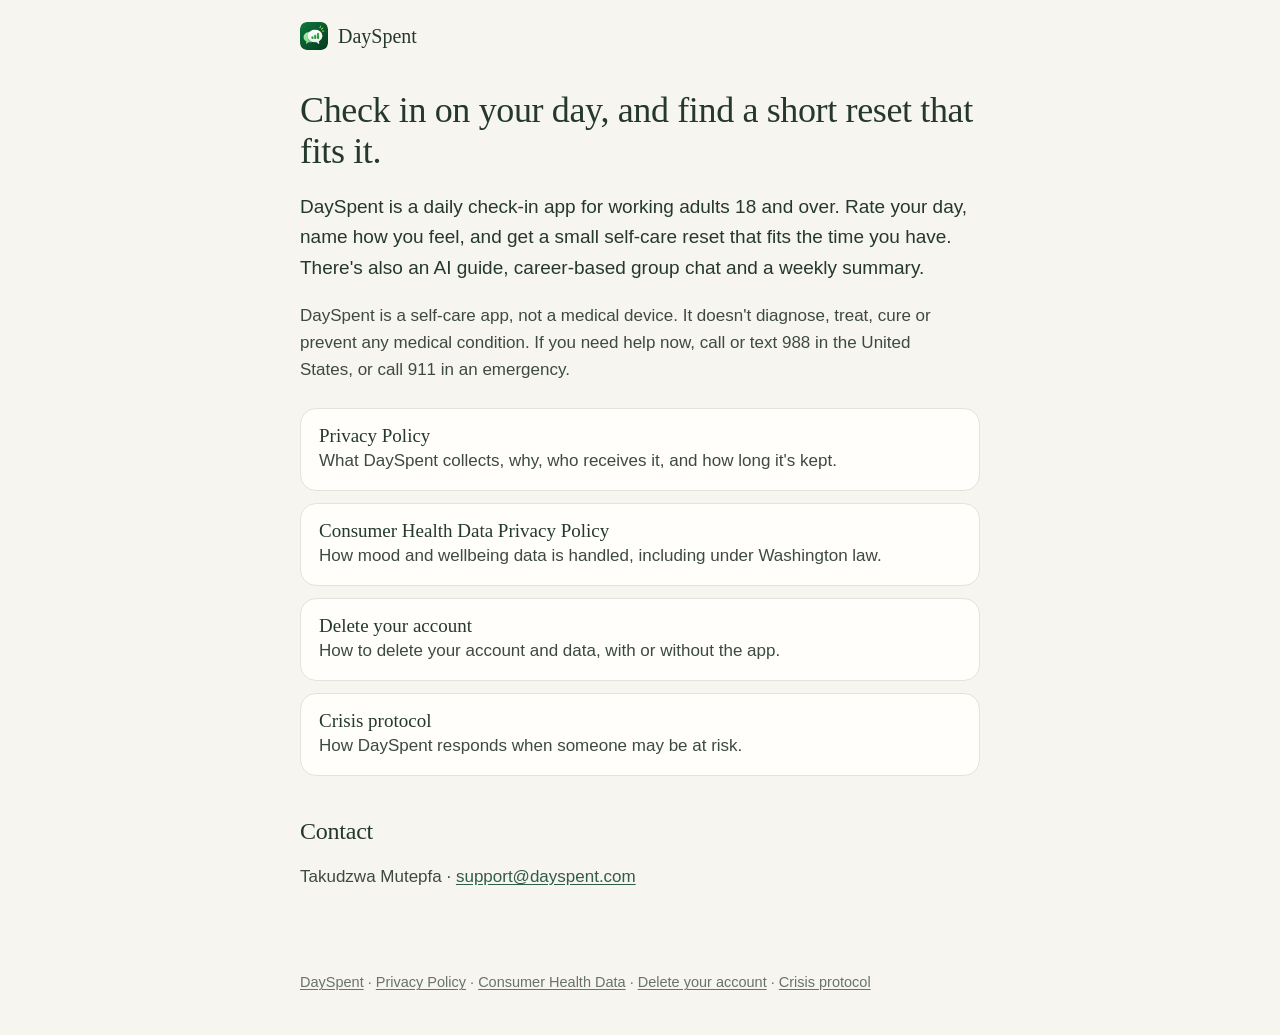
==== index.html @ ae2c8a64 "Publish the DaySpent policy pages Co-Authored-By: Claude Opus 5.5 <noreply@anthropic.com> Claude-Ses" ====
<!doctype html>
<html lang="en">
<head>
<meta charset="utf-8">
<meta name="viewport" content="width=device-width, initial-scale=1">
<title>DaySpent</title>
<meta name="description" content="DaySpent is a daily check-in app for working adults: rate your day, name how you feel, and find a short reset that fits the time you have.">
<link rel="icon" href="favicon.png">
<link rel="stylesheet" href="style.css">
</head>
<body>
<header class="site"><img src="favicon.png" alt=""><a href="./">DaySpent</a></header>
<main>
<h1>Check in on your day, and find a short reset that fits it.</h1>
<p class="lead">DaySpent is a daily check-in app for working adults 18 and over. Rate your day, name how you feel, and get a small self-care reset that fits the time you have. There's also an AI guide, career-based group chat and a weekly summary.</p>
<p>DaySpent is a self-care app, not a medical device. It doesn't diagnose, treat, cure or prevent any medical condition. If you need help now, call or text 988 in the United States, or call 911 in an emergency.</p>

<nav class="pages" aria-label="Policies">
  <a href="privacy.html"><strong>Privacy Policy</strong>What DaySpent collects, why, who receives it, and how long it's kept.</a>
  <a href="health-data-privacy.html"><strong>Consumer Health Data Privacy Policy</strong>How mood and wellbeing data is handled, including under Washington law.</a>
  <a href="delete-account.html"><strong>Delete your account</strong>How to delete your account and data, with or without the app.</a>
  <a href="crisis-protocol.html"><strong>Crisis protocol</strong>How DaySpent responds when someone may be at risk.</a>
</nav>

<h2>Contact</h2>
<p>Takudzwa Mutepfa · <a href="mailto:support@dayspent.com">support@dayspent.com</a></p>
</main>
<footer><a href="./">DaySpent</a> · <a href="privacy.html">Privacy Policy</a> · <a href="health-data-privacy.html">Consumer Health Data</a> · <a href="delete-account.html">Delete your account</a> · <a href="crisis-protocol.html">Crisis protocol</a></footer>
</body>
</html>
---- style.css ----
:root {
  --bg: #F7F5EF; --surface: #FFFEFA; --primary: #315C49; --ink: #24382F;
  --text: #3C4A43; --muted: #68736C; --border: #E3E3D9; --sage: #E5EBDF; --warn: #F6E3DA;
}
@media (prefers-color-scheme: dark) {
  :root {
    --bg: #0F1512; --surface: #18201C; --primary: #7DC29C; --ink: #EEF2EC;
    --text: #CDD5CE; --muted: #A1ACA4; --border: #2B3631; --sage: #20302A; --warn: #3A2A24;
  }
}
* { box-sizing: border-box; }
html { -webkit-text-size-adjust: 100%; }
body {
  margin: 0; background: var(--bg); color: var(--text);
  font: 17px/1.6 Inter, -apple-system, BlinkMacSystemFont, "Segoe UI", Roboto, sans-serif;
}
main { max-width: 720px; margin: 0 auto; padding: 32px 20px 64px; }
header.site { max-width: 720px; margin: 0 auto; padding: 22px 20px 0; display: flex; align-items: center; gap: 10px; }
header.site a { color: var(--ink); text-decoration: none; font: 500 20px Lora, Georgia, serif; }
header.site img { width: 28px; height: 28px; border-radius: 7px; }
h1, h2, h3 { font-family: Lora, Georgia, "Times New Roman", serif; color: var(--ink); font-weight: 500; letter-spacing: -0.01em; }
h1 { font-size: 36px; line-height: 1.15; margin: 8px 0 6px; }
h2 { font-size: 24px; line-height: 1.25; margin: 40px 0 8px; }
h3 { font-size: 19px; margin: 24px 0 4px; }
p, li { max-width: 68ch; }
a { color: var(--primary); text-underline-offset: 2px; }
.updated { color: var(--muted); font-size: 15px; margin: 0 0 24px; }
.lead { font-size: 19px; color: var(--ink); }
.card { background: var(--surface); border: 1px solid var(--border); border-radius: 16px; padding: 18px 20px; margin: 18px 0; }
.card.crisis { background: var(--warn); border-color: transparent; }
.card h2, .card h3 { margin-top: 0; }
table { width: 100%; border-collapse: collapse; margin: 14px 0; font-size: 15.5px; }
th, td { text-align: left; vertical-align: top; padding: 10px 12px; border-bottom: 1px solid var(--border); }
th { color: var(--ink); font-weight: 600; background: var(--sage); }
.table-wrap { overflow-x: auto; border: 1px solid var(--border); border-radius: 12px; }
.table-wrap table { margin: 0; }
ol.steps li { margin-bottom: 8px; }
nav.pages { display: grid; gap: 12px; margin-top: 24px; }
nav.pages a { display: block; background: var(--surface); border: 1px solid var(--border); border-radius: 16px; padding: 16px 18px; text-decoration: none; color: var(--text); }
nav.pages a strong { display: block; font: 500 19px Lora, Georgia, serif; color: var(--ink); }
footer { max-width: 720px; margin: 0 auto; padding: 0 20px 40px; color: var(--muted); font-size: 14.5px; }
footer a { color: var(--muted); }
.todo { background: #FFE9A8; color: #3B2F00; padding: 0 4px; border-radius: 4px; }
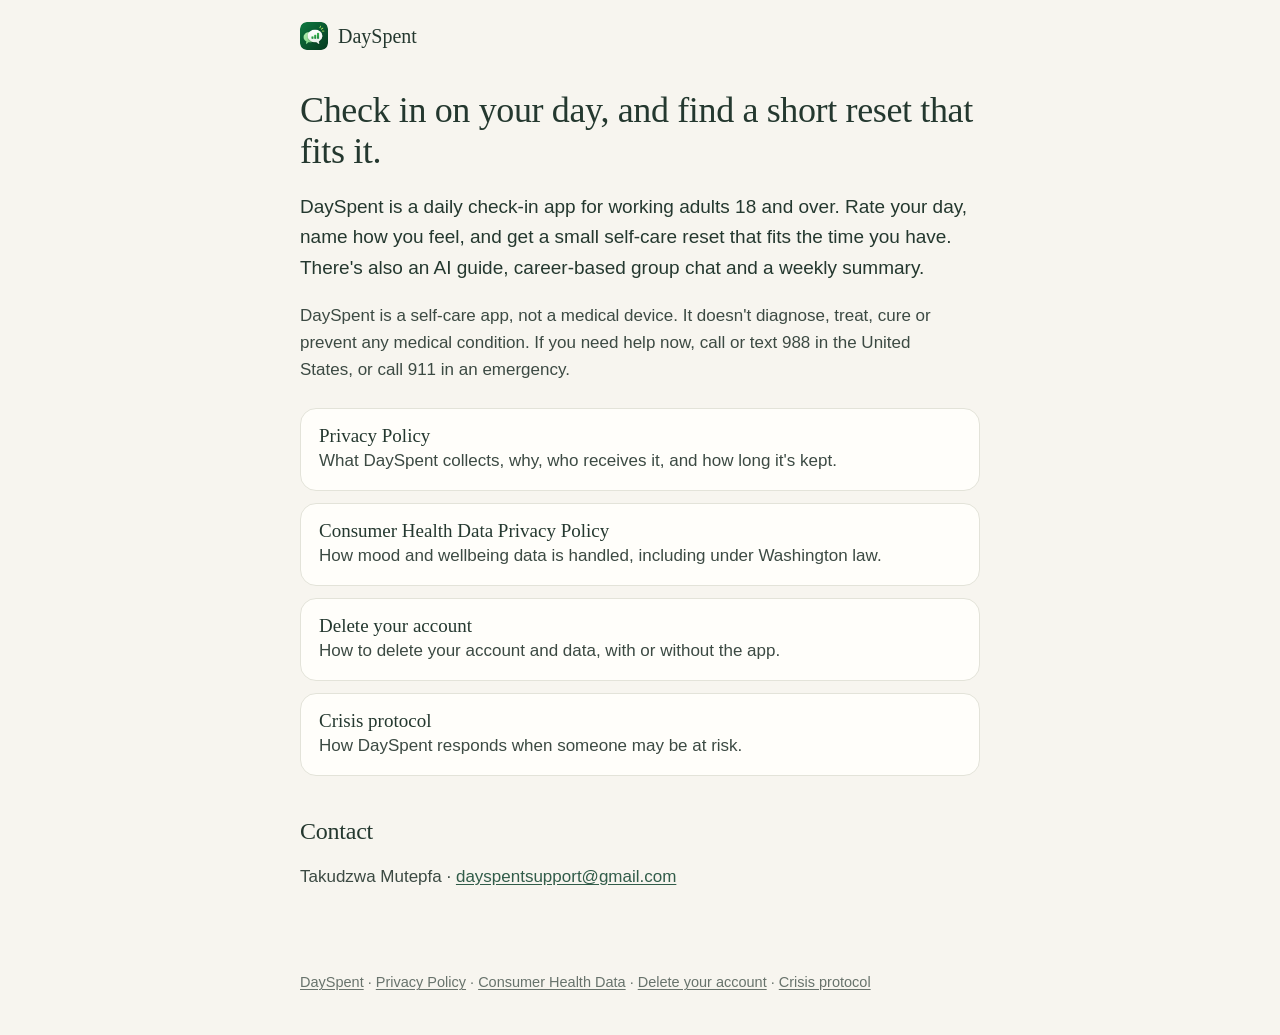
==== commit 5a9614a5: "Use dayspentsupport@gmail.com as the support address Co-Authored-By: Claude Opus 5.5 <noreply@anthro" ====
--- a/index.html
+++ b/index.html
@@ -23,7 +23,7 @@
 </nav>
 
 <h2>Contact</h2>
-<p>Takudzwa Mutepfa · <a href="mailto:support@dayspent.com">support@dayspent.com</a></p>
+<p>Takudzwa Mutepfa · <a href="mailto:dayspentsupport@gmail.com">dayspentsupport@gmail.com</a></p>
 </main>
 <footer><a href="./">DaySpent</a> · <a href="privacy.html">Privacy Policy</a> · <a href="health-data-privacy.html">Consumer Health Data</a> · <a href="delete-account.html">Delete your account</a> · <a href="crisis-protocol.html">Crisis protocol</a></footer>
 </body>
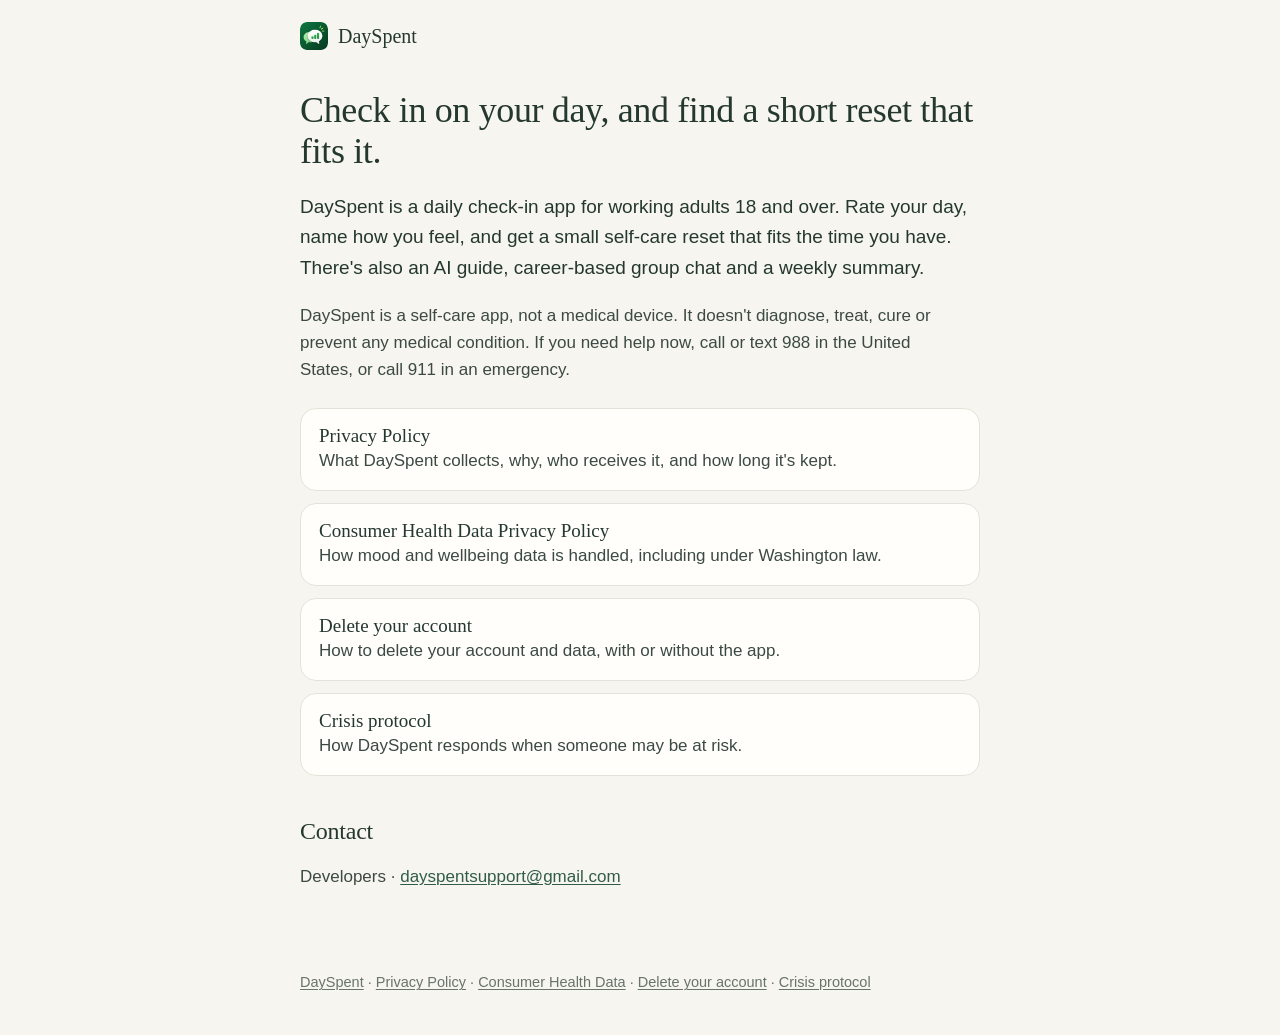
==== commit c505498a: "Update contact information in index.html" ====
--- a/index.html
+++ b/index.html
@@ -23,7 +23,7 @@
 </nav>
 
 <h2>Contact</h2>
-<p>Takudzwa Mutepfa · <a href="mailto:dayspentsupport@gmail.com">dayspentsupport@gmail.com</a></p>
+<p>Developers · <a href="mailto:dayspentsupport@gmail.com">dayspentsupport@gmail.com</a></p>
 </main>
 <footer><a href="./">DaySpent</a> · <a href="privacy.html">Privacy Policy</a> · <a href="health-data-privacy.html">Consumer Health Data</a> · <a href="delete-account.html">Delete your account</a> · <a href="crisis-protocol.html">Crisis protocol</a></footer>
 </body>
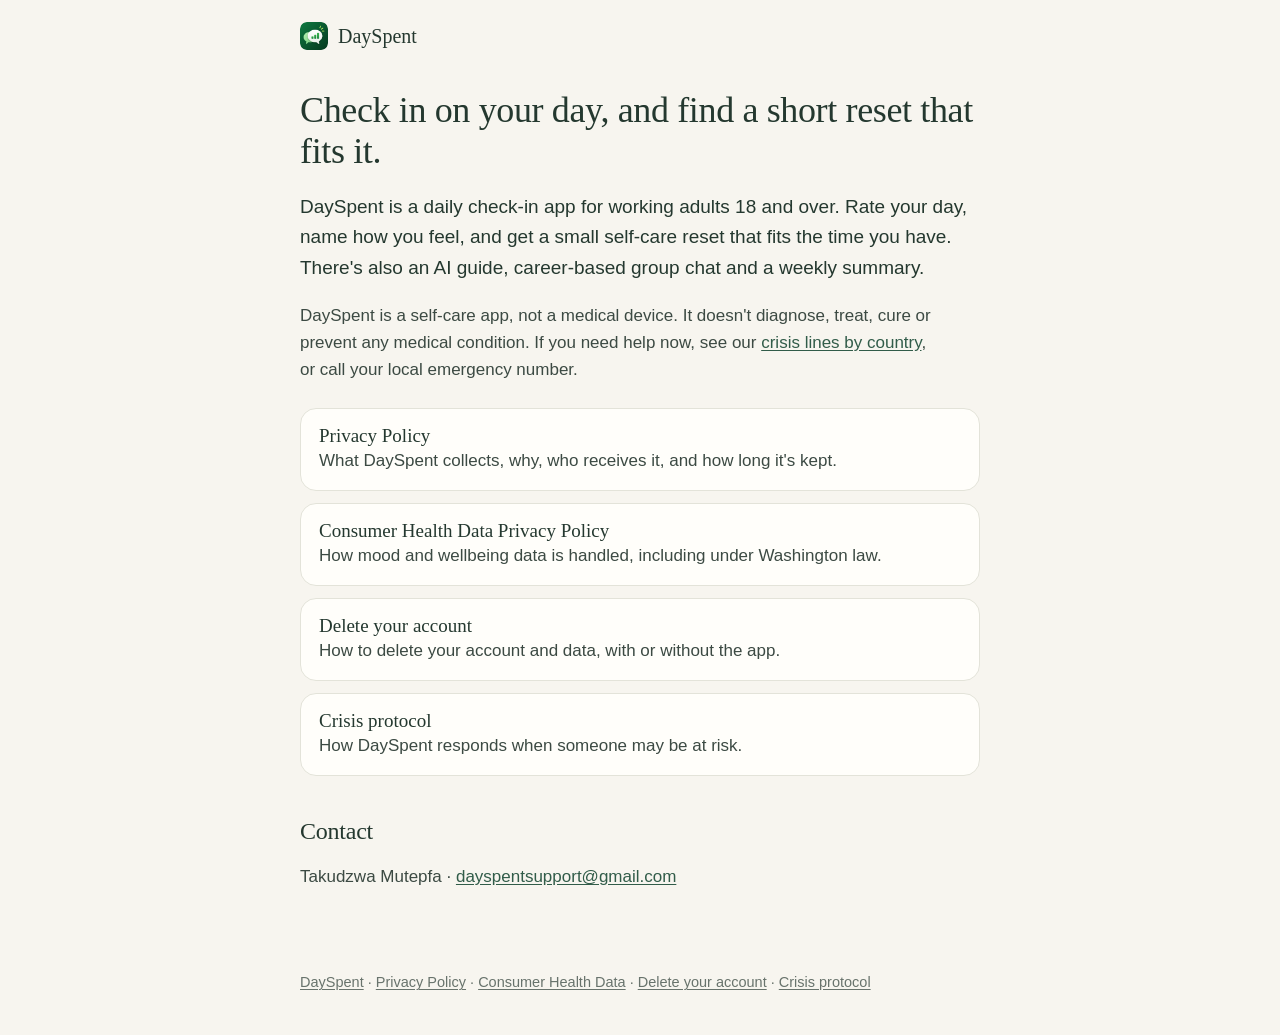
==== commit 6ad423e7: "Crisis lines by country in the crisis protocol and privacy policy Co-Authored-By: Claude Opus 5.5 <n" ====
--- a/index.html
+++ b/index.html
@@ -13,7 +13,7 @@
 <main>
 <h1>Check in on your day, and find a short reset that fits it.</h1>
 <p class="lead">DaySpent is a daily check-in app for working adults 18 and over. Rate your day, name how you feel, and get a small self-care reset that fits the time you have. There's also an AI guide, career-based group chat and a weekly summary.</p>
-<p>DaySpent is a self-care app, not a medical device. It doesn't diagnose, treat, cure or prevent any medical condition. If you need help now, call or text 988 in the United States, or call 911 in an emergency.</p>
+<p>DaySpent is a self-care app, not a medical device. It doesn't diagnose, treat, cure or prevent any medical condition. If you need help now, see our <a href="crisis-protocol.html">crisis lines by country</a>, or call your local emergency number.</p>
 
 <nav class="pages" aria-label="Policies">
   <a href="privacy.html"><strong>Privacy Policy</strong>What DaySpent collects, why, who receives it, and how long it's kept.</a>
@@ -23,7 +23,7 @@
 </nav>
 
 <h2>Contact</h2>
-<p>Developers · <a href="mailto:dayspentsupport@gmail.com">dayspentsupport@gmail.com</a></p>
+<p>Takudzwa Mutepfa · <a href="mailto:dayspentsupport@gmail.com">dayspentsupport@gmail.com</a></p>
 </main>
 <footer><a href="./">DaySpent</a> · <a href="privacy.html">Privacy Policy</a> · <a href="health-data-privacy.html">Consumer Health Data</a> · <a href="delete-account.html">Delete your account</a> · <a href="crisis-protocol.html">Crisis protocol</a></footer>
 </body>
